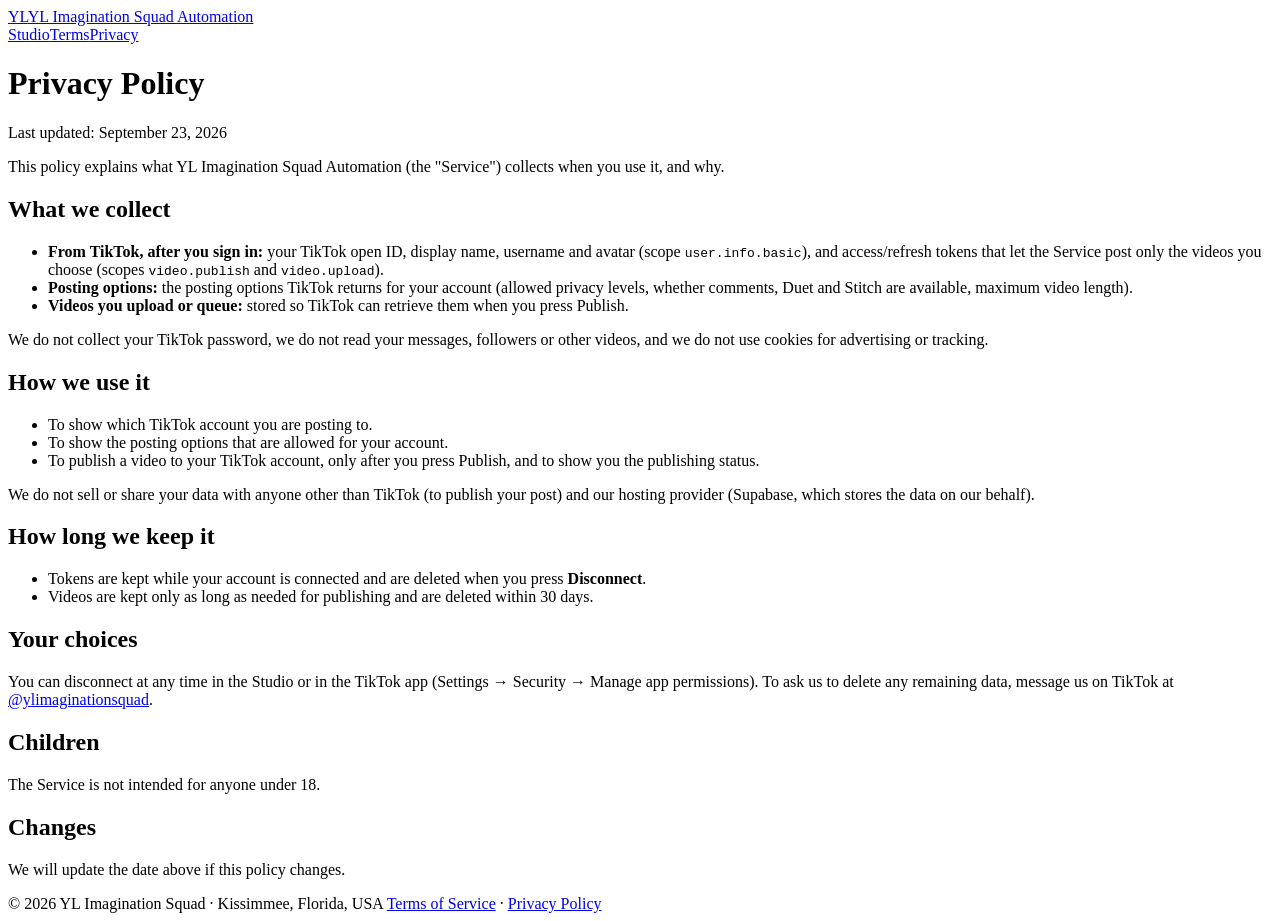
==== privacy.html @ d11b2ab0 "Add YL Imagination Squad Automation site" ====
<!doctype html>
<html lang="en">
<head>
<meta charset="utf-8">
<meta name="viewport" content="width=device-width,initial-scale=1">
<title>Privacy Policy · YL Imagination Squad Automation</title>
<link rel="stylesheet" href="style.css">
</head>
<body>
<header class="top"><div class="wrap">
  <a class="brand" href="./"><span class="logo">YL</span>YL Imagination Squad Automation</a>
  <nav><a href="app.html">Studio</a><a href="terms.html">Terms</a><a href="privacy.html">Privacy</a></nav>
</div></header>

<main class="wrap doc">
  <h1>Privacy Policy</h1>
  <p class="muted">Last updated: September 23, 2026</p>

  <p>This policy explains what YL Imagination Squad Automation (the "Service") collects when you use it, and why.</p>

  <h2>What we collect</h2>
  <ul>
    <li><strong>From TikTok, after you sign in:</strong> your TikTok open ID, display name, username and avatar (scope <code>user.info.basic</code>), and access/refresh tokens that let the Service post only the videos you choose (scopes <code>video.publish</code> and <code>video.upload</code>).</li>
    <li><strong>Posting options:</strong> the posting options TikTok returns for your account (allowed privacy levels, whether comments, Duet and Stitch are available, maximum video length).</li>
    <li><strong>Videos you upload or queue:</strong> stored so TikTok can retrieve them when you press Publish.</li>
  </ul>
  <p>We do not collect your TikTok password, we do not read your messages, followers or other videos, and we do not use cookies for advertising or tracking.</p>

  <h2>How we use it</h2>
  <ul>
    <li>To show which TikTok account you are posting to.</li>
    <li>To show the posting options that are allowed for your account.</li>
    <li>To publish a video to your TikTok account, only after you press Publish, and to show you the publishing status.</li>
  </ul>
  <p>We do not sell or share your data with anyone other than TikTok (to publish your post) and our hosting provider (Supabase, which stores the data on our behalf).</p>

  <h2>How long we keep it</h2>
  <ul>
    <li>Tokens are kept while your account is connected and are deleted when you press <strong>Disconnect</strong>.</li>
    <li>Videos are kept only as long as needed for publishing and are deleted within 30 days.</li>
  </ul>

  <h2>Your choices</h2>
  <p>You can disconnect at any time in the Studio or in the TikTok app (Settings → Security → Manage app permissions). To ask us to delete any remaining data, message us on TikTok at <a href="https://www.tiktok.com/@ylimaginationsquad" rel="noopener">@ylimaginationsquad</a>.</p>

  <h2>Children</h2>
  <p>The Service is not intended for anyone under 18.</p>

  <h2>Changes</h2>
  <p>We will update the date above if this policy changes.</p>
</main>

<footer><div class="wrap">
  <span>© 2026 YL Imagination Squad · Kissimmee, Florida, USA</span>
  <span><a href="terms.html">Terms of Service</a> · <a href="privacy.html">Privacy Policy</a></span>
</div></footer>
</body>
</html>
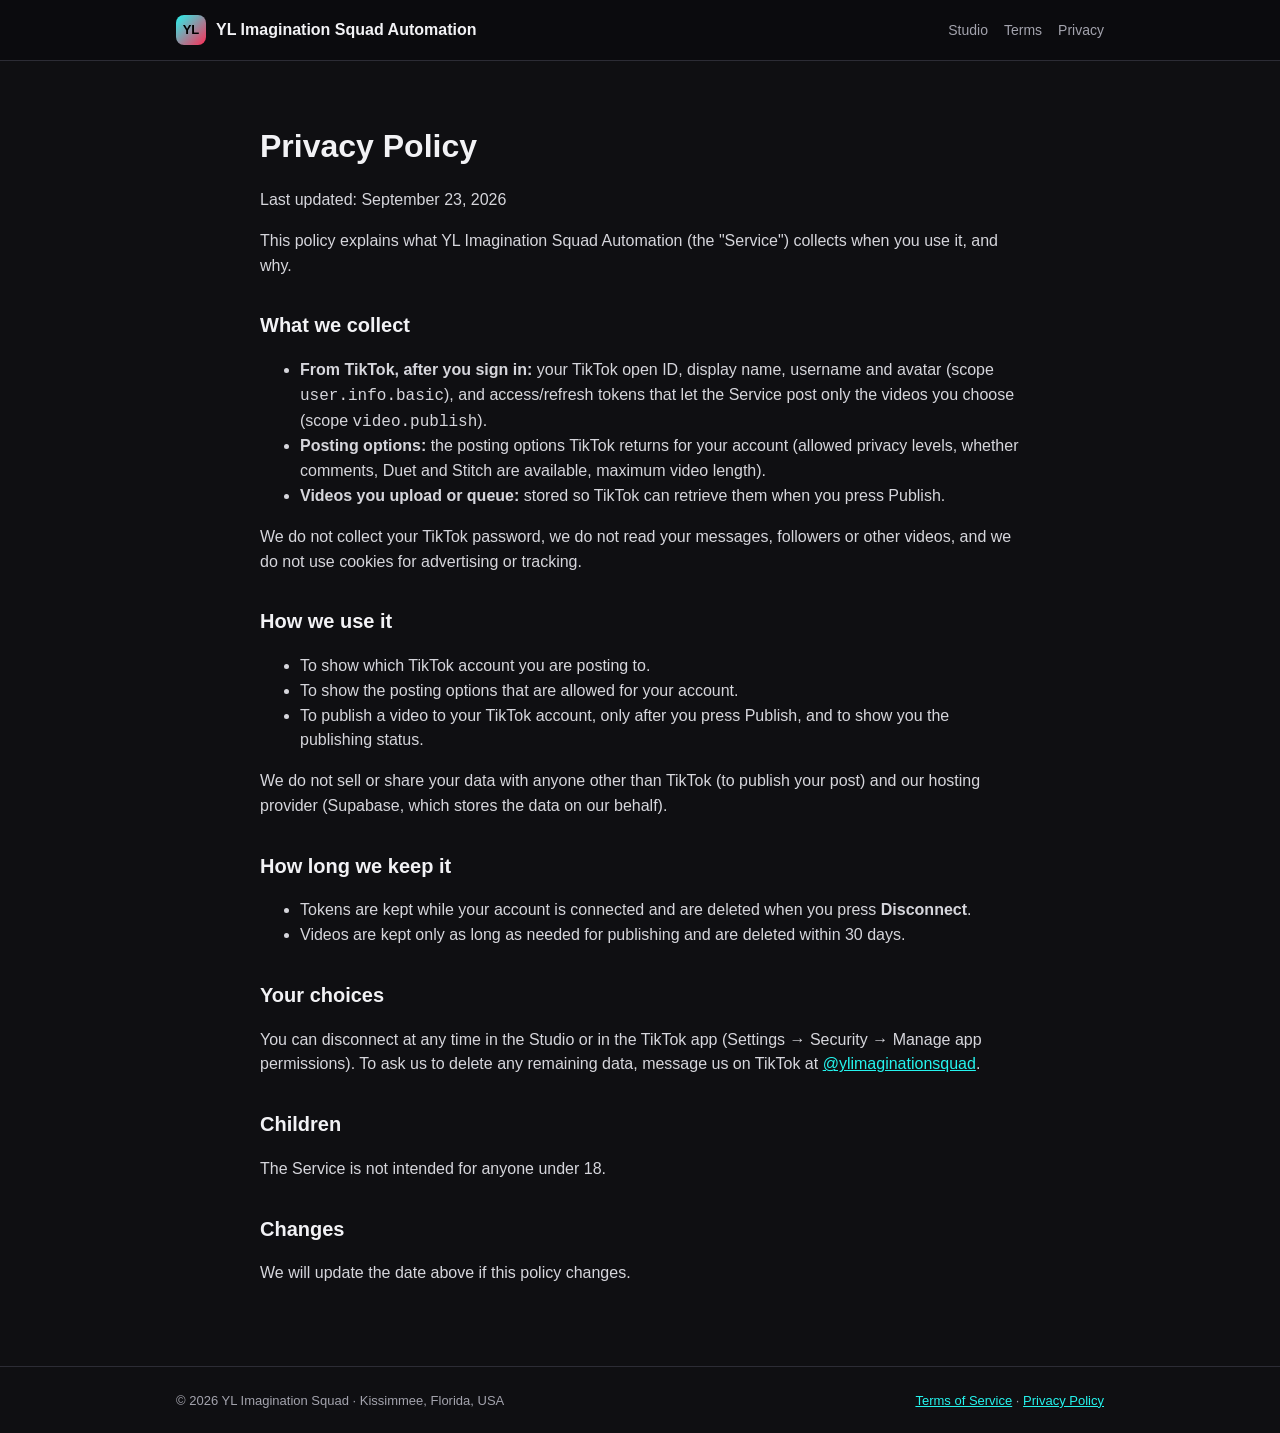
==== commit 35d3d4eb: "Privacy: only video.publish scope" ====
--- a/privacy.html
+++ b/privacy.html
@@ -20,7 +20,7 @@
 
   <h2>What we collect</h2>
   <ul>
-    <li><strong>From TikTok, after you sign in:</strong> your TikTok open ID, display name, username and avatar (scope <code>user.info.basic</code>), and access/refresh tokens that let the Service post only the videos you choose (scopes <code>video.publish</code> and <code>video.upload</code>).</li>
+    <li><strong>From TikTok, after you sign in:</strong> your TikTok open ID, display name, username and avatar (scope <code>user.info.basic</code>), and access/refresh tokens that let the Service post only the videos you choose (scope <code>video.publish</code>).</li>
     <li><strong>Posting options:</strong> the posting options TikTok returns for your account (allowed privacy levels, whether comments, Duet and Stitch are available, maximum video length).</li>
     <li><strong>Videos you upload or queue:</strong> stored so TikTok can retrieve them when you press Publish.</li>
   </ul>
--- a/style.css
+++ b/style.css
@@ -0,0 +1,69 @@
+:root{
+  --bg:#0f0f12; --panel:#18181d; --panel2:#202027; --line:#2c2c35;
+  --text:#f2f2f5; --muted:#a3a3ad; --accent:#fe2c55; --accent2:#25f4ee; --ok:#3ecf8e; --warn:#f5a524;
+  --radius:14px;
+}
+*{box-sizing:border-box}
+html,body{margin:0}
+body{background:var(--bg);color:var(--text);font:16px/1.55 -apple-system,BlinkMacSystemFont,"Segoe UI",Roboto,Helvetica,Arial,sans-serif}
+a{color:var(--accent2)}
+.wrap{max-width:960px;margin:0 auto;padding:0 16px}
+header.top{border-bottom:1px solid var(--line);background:#0b0b0e}
+header.top .wrap{display:flex;align-items:center;justify-content:space-between;height:60px;gap:12px}
+.brand{display:flex;align-items:center;gap:10px;font-weight:700;color:var(--text);text-decoration:none}
+.logo{width:30px;height:30px;border-radius:8px;background:linear-gradient(135deg,var(--accent2),var(--accent));display:grid;place-items:center;font-weight:800;color:#000;font-size:13px}
+nav a{color:var(--muted);text-decoration:none;margin-left:16px;font-size:14px}
+nav a:hover{color:var(--text)}
+.hero{padding:64px 0 40px}
+.hero h1{font-size:clamp(28px,5vw,44px);line-height:1.15;margin:0 0 14px}
+.hero p{color:var(--muted);font-size:18px;max-width:640px}
+.btn{display:inline-flex;align-items:center;justify-content:center;gap:8px;border:0;border-radius:999px;padding:12px 22px;font-weight:700;font-size:15px;cursor:pointer;text-decoration:none;background:var(--accent);color:#fff}
+.btn.secondary{background:var(--panel2);color:var(--text);border:1px solid var(--line)}
+.btn:disabled{opacity:.45;cursor:not-allowed}
+.grid{display:grid;grid-template-columns:repeat(auto-fit,minmax(220px,1fr));gap:16px;margin:32px 0 56px}
+.card{background:var(--panel);border:1px solid var(--line);border-radius:var(--radius);padding:20px}
+.card h3{margin:0 0 6px;font-size:17px}
+.card p{margin:0;color:var(--muted);font-size:14px}
+footer{border-top:1px solid var(--line);padding:24px 0;color:var(--muted);font-size:13px}
+footer .wrap{display:flex;flex-wrap:wrap;gap:16px;justify-content:space-between}
+.doc{padding:40px 0 64px;max-width:760px}
+.doc h1{font-size:32px;margin-bottom:4px}
+.doc h2{font-size:20px;margin-top:32px}
+.doc p,.doc li{color:#d6d6dc}
+.muted{color:var(--muted)}
+/* app */
+.app{display:grid;grid-template-columns:minmax(0,340px) minmax(0,1fr);gap:20px;padding:28px 0 64px}
+@media (max-width:760px){.app{grid-template-columns:1fr}}
+.creator{display:flex;align-items:center;gap:12px}
+.creator img{width:48px;height:48px;border-radius:50%;background:var(--panel2)}
+.creator .name{font-weight:700}
+.preview{width:100%;max-height:560px;aspect-ratio:9/16;background:#000;border-radius:12px;object-fit:contain;display:block}
+.drop{display:block;border:2px dashed var(--line);border-radius:12px;padding:24px;text-align:center;color:var(--muted);cursor:pointer}
+.drop:hover{border-color:var(--accent2)}
+label.field{display:block;font-weight:600;margin:18px 0 6px}
+input[type=text],textarea,select{width:100%;background:var(--panel2);color:var(--text);border:1px solid var(--line);border-radius:10px;padding:11px 12px;font:inherit}
+textarea{min-height:90px;resize:vertical}
+.row{display:flex;align-items:center;justify-content:space-between;gap:12px;padding:10px 0;border-bottom:1px solid var(--line)}
+.row:last-child{border-bottom:0}
+.row small{display:block;color:var(--muted);font-weight:400}
+.switch{position:relative;width:46px;height:26px;flex:none}
+.switch input{opacity:0;width:0;height:0}
+.switch span{position:absolute;inset:0;background:#3a3a44;border-radius:999px;transition:.2s;cursor:pointer}
+.switch span:before{content:"";position:absolute;width:20px;height:20px;left:3px;top:3px;background:#fff;border-radius:50%;transition:.2s}
+.switch input:checked+span{background:var(--accent)}
+.switch input:checked+span:before{transform:translateX(20px)}
+.switch input:disabled+span{opacity:.4;cursor:not-allowed}
+.sub{margin:8px 0 0 4px;padding-left:12px;border-left:2px solid var(--line)}
+.check{display:flex;gap:10px;align-items:flex-start;padding:8px 0}
+.check input{margin-top:4px}
+.notice{background:var(--panel2);border:1px solid var(--line);border-radius:10px;padding:12px 14px;font-size:14px;color:#d6d6dc;margin-top:14px}
+.notice.warn{border-color:var(--warn)}
+.notice.ok{border-color:var(--ok)}
+.notice.err{border-color:var(--accent)}
+.queue{display:flex;gap:10px;overflow-x:auto;padding-bottom:6px}
+.queue button{flex:none;width:90px;border:2px solid transparent;border-radius:10px;padding:0;background:#000;cursor:pointer;overflow:hidden}
+.queue button.sel{border-color:var(--accent2)}
+.queue video{width:100%;aspect-ratio:9/16;object-fit:cover;display:block;pointer-events:none}
+.hidden{display:none!important}
+.center{text-align:center}
+.small{font-size:13px}
